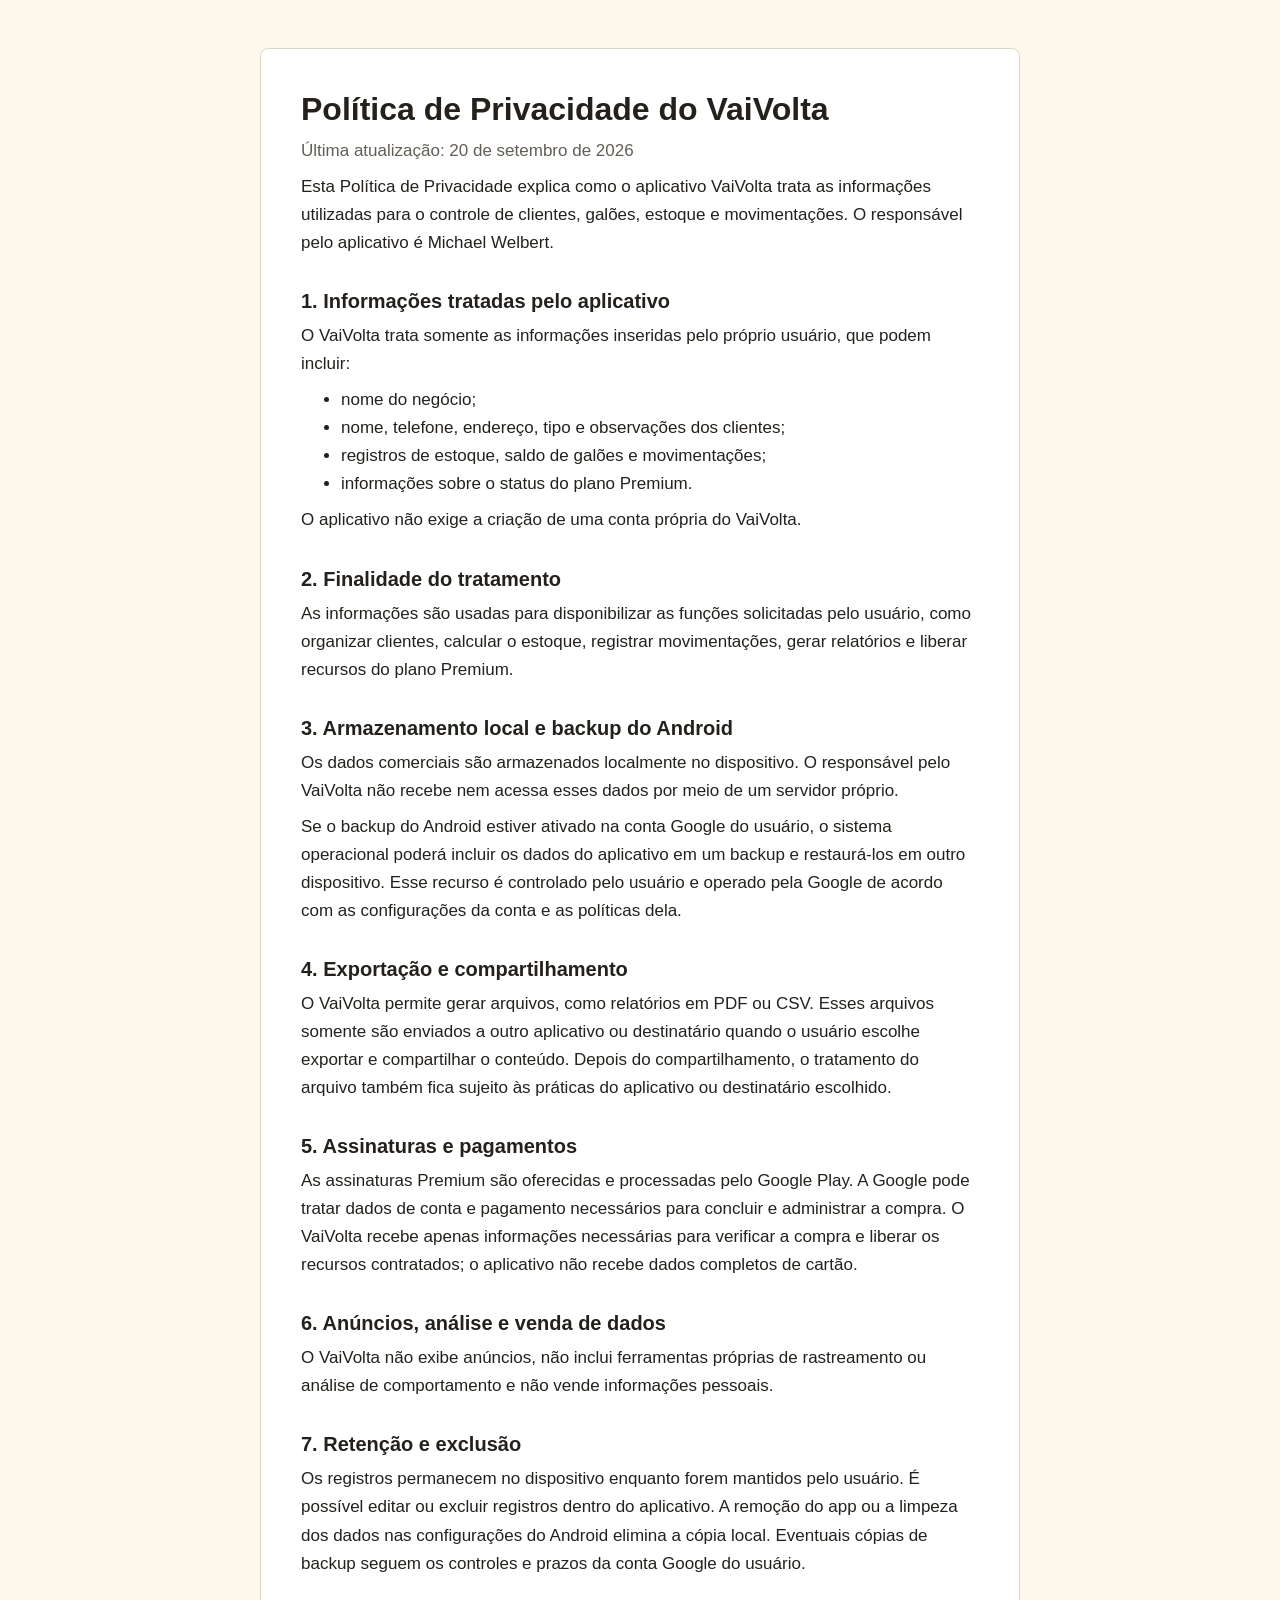
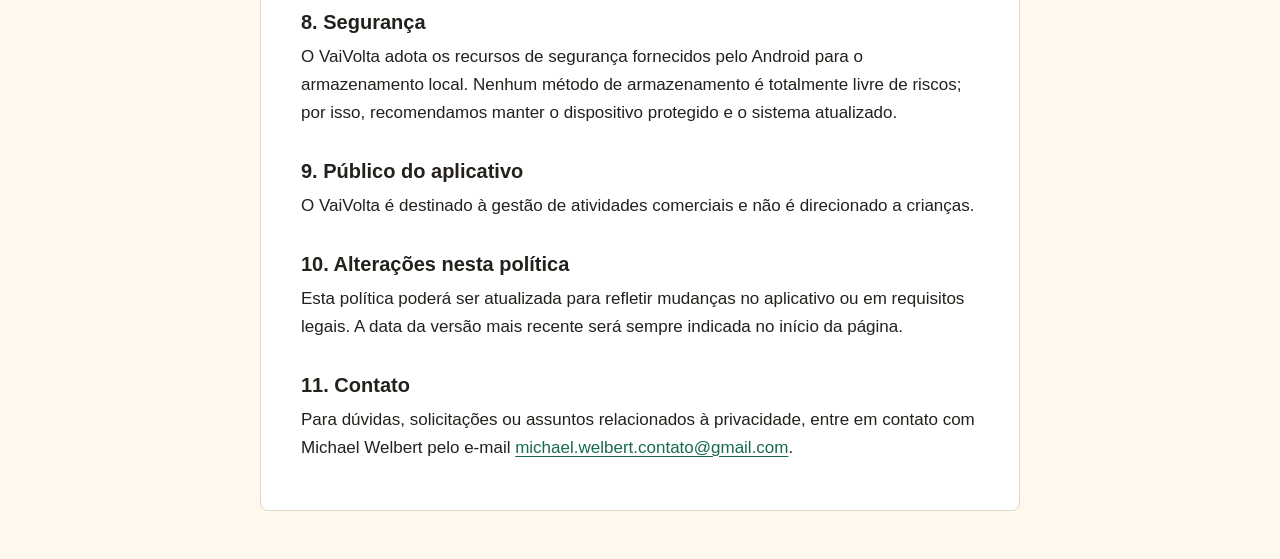
==== privacy-policy.html @ edcf34df "Publica politica de privacidade do VaiVolta" ====
<!doctype html>
<html lang="pt-BR">
<head>
  <meta charset="utf-8">
  <meta name="viewport" content="width=device-width, initial-scale=1">
  <meta name="description" content="Política de Privacidade do aplicativo VaiVolta.">
  <title>Política de Privacidade - VaiVolta</title>
  <style>
    :root {
      color-scheme: light;
      --background: #fff8ed;
      --surface: #ffffff;
      --text: #24211d;
      --muted: #625d55;
      --accent: #176b4d;
      --border: #ddd6ca;
    }

    * {
      box-sizing: border-box;
    }

    body {
      margin: 0;
      background: var(--background);
      color: var(--text);
      font-family: -apple-system, BlinkMacSystemFont, "Segoe UI", sans-serif;
      font-size: 17px;
      line-height: 1.65;
    }

    main {
      width: min(760px, calc(100% - 32px));
      margin: 48px auto;
      padding: 40px;
      background: var(--surface);
      border: 1px solid var(--border);
      border-radius: 8px;
    }

    h1,
    h2 {
      line-height: 1.25;
    }

    h1 {
      margin: 0 0 8px;
      font-size: 2rem;
    }

    h2 {
      margin: 32px 0 8px;
      font-size: 1.25rem;
    }

    p,
    ul {
      margin: 8px 0;
    }

    .updated {
      color: var(--muted);
    }

    a {
      color: var(--accent);
      text-underline-offset: 3px;
    }

    @media (max-width: 600px) {
      main {
        margin: 0 auto;
        padding: 28px 20px 40px;
        border: 0;
        border-radius: 0;
      }

      h1 {
        font-size: 1.7rem;
      }
    }
  </style>
</head>
<body>
  <main>
    <h1>Política de Privacidade do VaiVolta</h1>
    <p class="updated">Última atualização: 20 de setembro de 2026</p>

    <p>
      Esta Política de Privacidade explica como o aplicativo VaiVolta trata as
      informações utilizadas para o controle de clientes, galões, estoque e
      movimentações. O responsável pelo aplicativo é Michael Welbert.
    </p>

    <h2>1. Informações tratadas pelo aplicativo</h2>
    <p>O VaiVolta trata somente as informações inseridas pelo próprio usuário, que podem incluir:</p>
    <ul>
      <li>nome do negócio;</li>
      <li>nome, telefone, endereço, tipo e observações dos clientes;</li>
      <li>registros de estoque, saldo de galões e movimentações;</li>
      <li>informações sobre o status do plano Premium.</li>
    </ul>
    <p>O aplicativo não exige a criação de uma conta própria do VaiVolta.</p>

    <h2>2. Finalidade do tratamento</h2>
    <p>
      As informações são usadas para disponibilizar as funções solicitadas pelo
      usuário, como organizar clientes, calcular o estoque, registrar movimentações,
      gerar relatórios e liberar recursos do plano Premium.
    </p>

    <h2>3. Armazenamento local e backup do Android</h2>
    <p>
      Os dados comerciais são armazenados localmente no dispositivo. O responsável
      pelo VaiVolta não recebe nem acessa esses dados por meio de um servidor próprio.
    </p>
    <p>
      Se o backup do Android estiver ativado na conta Google do usuário, o sistema
      operacional poderá incluir os dados do aplicativo em um backup e restaurá-los
      em outro dispositivo. Esse recurso é controlado pelo usuário e operado pela
      Google de acordo com as configurações da conta e as políticas dela.
    </p>

    <h2>4. Exportação e compartilhamento</h2>
    <p>
      O VaiVolta permite gerar arquivos, como relatórios em PDF ou CSV. Esses arquivos
      somente são enviados a outro aplicativo ou destinatário quando o usuário escolhe
      exportar e compartilhar o conteúdo. Depois do compartilhamento, o tratamento do
      arquivo também fica sujeito às práticas do aplicativo ou destinatário escolhido.
    </p>

    <h2>5. Assinaturas e pagamentos</h2>
    <p>
      As assinaturas Premium são oferecidas e processadas pelo Google Play. A Google
      pode tratar dados de conta e pagamento necessários para concluir e administrar
      a compra. O VaiVolta recebe apenas informações necessárias para verificar a compra
      e liberar os recursos contratados; o aplicativo não recebe dados completos de cartão.
    </p>

    <h2>6. Anúncios, análise e venda de dados</h2>
    <p>
      O VaiVolta não exibe anúncios, não inclui ferramentas próprias de rastreamento
      ou análise de comportamento e não vende informações pessoais.
    </p>

    <h2>7. Retenção e exclusão</h2>
    <p>
      Os registros permanecem no dispositivo enquanto forem mantidos pelo usuário.
      É possível editar ou excluir registros dentro do aplicativo. A remoção do app
      ou a limpeza dos dados nas configurações do Android elimina a cópia local.
      Eventuais cópias de backup seguem os controles e prazos da conta Google do usuário.
    </p>

    <h2>8. Segurança</h2>
    <p>
      O VaiVolta adota os recursos de segurança fornecidos pelo Android para o
      armazenamento local. Nenhum método de armazenamento é totalmente livre de riscos;
      por isso, recomendamos manter o dispositivo protegido e o sistema atualizado.
    </p>

    <h2>9. Público do aplicativo</h2>
    <p>
      O VaiVolta é destinado à gestão de atividades comerciais e não é direcionado a crianças.
    </p>

    <h2>10. Alterações nesta política</h2>
    <p>
      Esta política poderá ser atualizada para refletir mudanças no aplicativo ou em
      requisitos legais. A data da versão mais recente será sempre indicada no início da página.
    </p>

    <h2>11. Contato</h2>
    <p>
      Para dúvidas, solicitações ou assuntos relacionados à privacidade, entre em contato com
      Michael Welbert pelo e-mail
      <a href="mailto:michael.welbert.contato@gmail.com">michael.welbert.contato@gmail.com</a>.
    </p>
  </main>
</body>
</html>
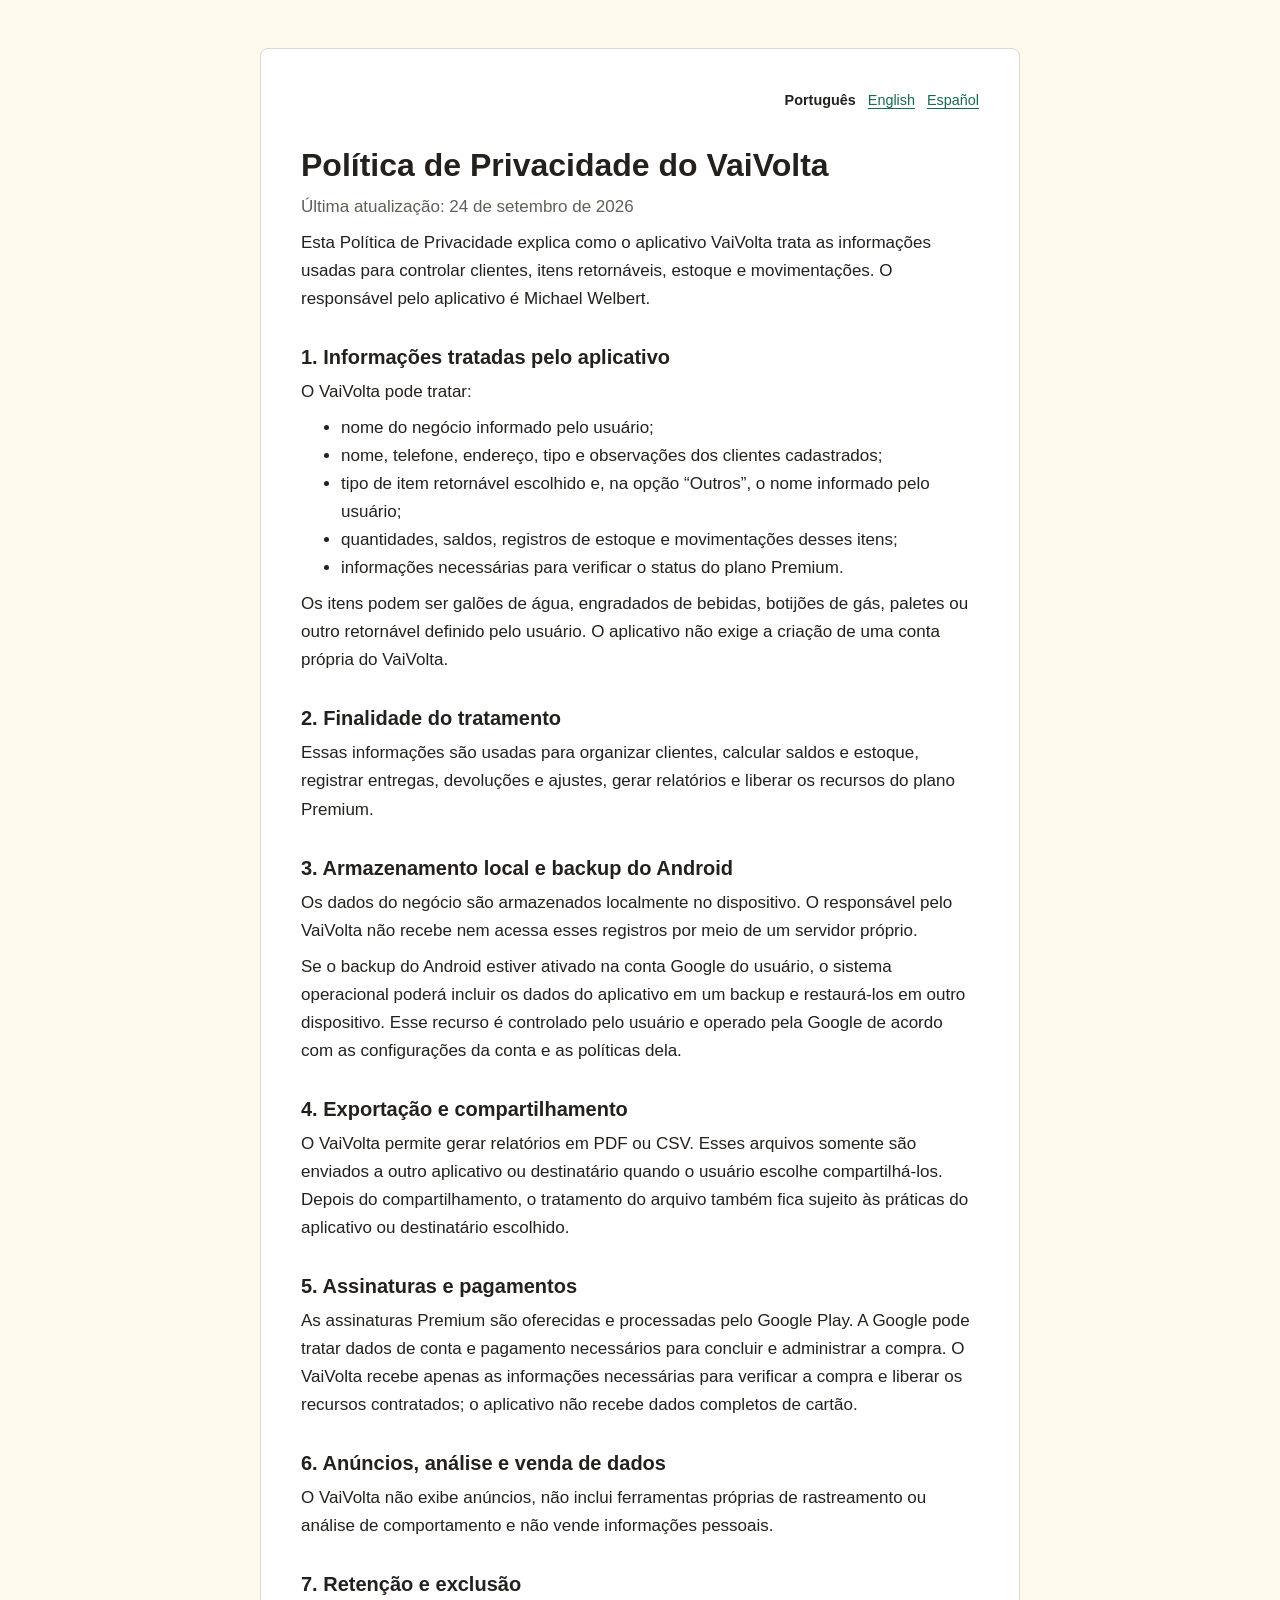
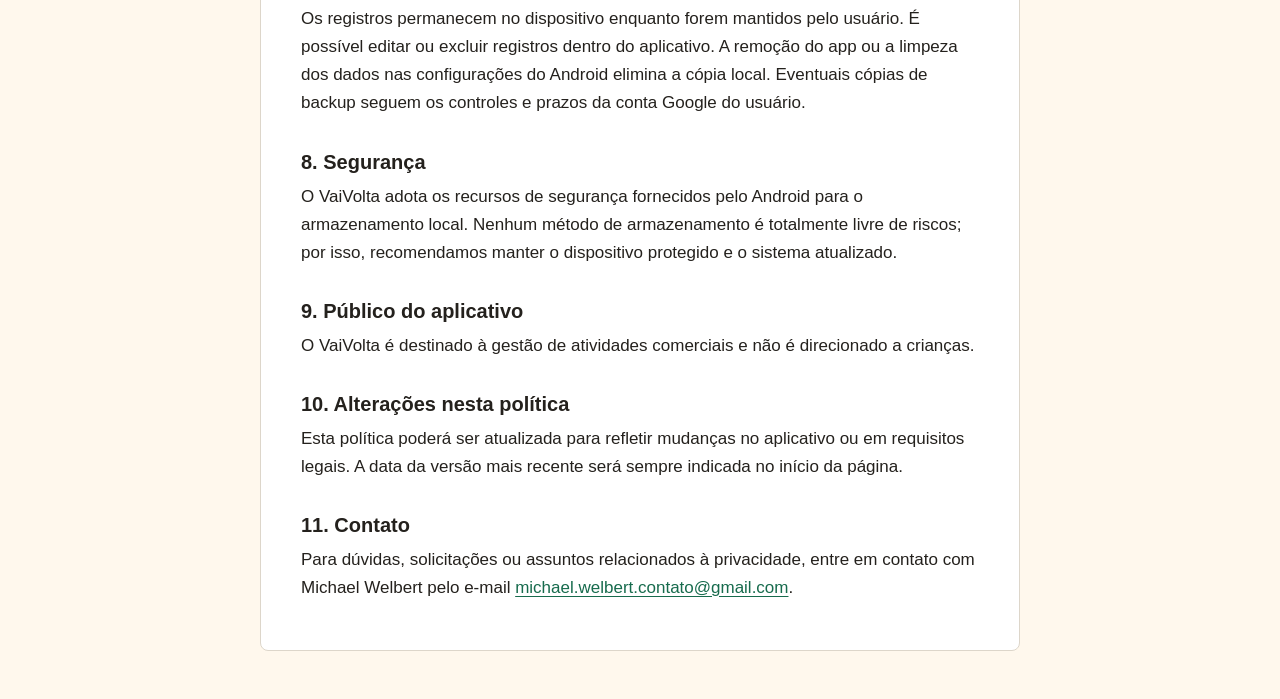
==== commit 8ed20e01: "Atualiza política para retornáveis em três idiomas" ====
--- a/privacy-policy.html
+++ b/privacy-policy.html
@@ -5,114 +5,54 @@
   <meta name="viewport" content="width=device-width, initial-scale=1">
   <meta name="description" content="Política de Privacidade do aplicativo VaiVolta.">
   <title>Política de Privacidade - VaiVolta</title>
-  <style>
-    :root {
-      color-scheme: light;
-      --background: #fff8ed;
-      --surface: #ffffff;
-      --text: #24211d;
-      --muted: #625d55;
-      --accent: #176b4d;
-      --border: #ddd6ca;
-    }
-
-    * {
-      box-sizing: border-box;
-    }
-
-    body {
-      margin: 0;
-      background: var(--background);
-      color: var(--text);
-      font-family: -apple-system, BlinkMacSystemFont, "Segoe UI", sans-serif;
-      font-size: 17px;
-      line-height: 1.65;
-    }
-
-    main {
-      width: min(760px, calc(100% - 32px));
-      margin: 48px auto;
-      padding: 40px;
-      background: var(--surface);
-      border: 1px solid var(--border);
-      border-radius: 8px;
-    }
-
-    h1,
-    h2 {
-      line-height: 1.25;
-    }
-
-    h1 {
-      margin: 0 0 8px;
-      font-size: 2rem;
-    }
-
-    h2 {
-      margin: 32px 0 8px;
-      font-size: 1.25rem;
-    }
-
-    p,
-    ul {
-      margin: 8px 0;
-    }
-
-    .updated {
-      color: var(--muted);
-    }
-
-    a {
-      color: var(--accent);
-      text-underline-offset: 3px;
-    }
-
-    @media (max-width: 600px) {
-      main {
-        margin: 0 auto;
-        padding: 28px 20px 40px;
-        border: 0;
-        border-radius: 0;
-      }
-
-      h1 {
-        font-size: 1.7rem;
-      }
-    }
-  </style>
+  <link rel="stylesheet" href="privacy-policy.css">
+  <link rel="alternate" hreflang="pt-BR" href="privacy-policy.html">
+  <link rel="alternate" hreflang="en" href="privacy-policy-en.html">
+  <link rel="alternate" hreflang="es" href="privacy-policy-es.html">
 </head>
 <body>
   <main>
+    <nav class="languages" aria-label="Idioma da política de privacidade">
+      <a href="privacy-policy.html" lang="pt-BR" aria-current="page">Português</a>
+      <a href="privacy-policy-en.html" lang="en">English</a>
+      <a href="privacy-policy-es.html" lang="es">Español</a>
+    </nav>
+
     <h1>Política de Privacidade do VaiVolta</h1>
-    <p class="updated">Última atualização: 20 de setembro de 2026</p>
+    <p class="updated">Última atualização: 24 de setembro de 2026</p>
 
     <p>
       Esta Política de Privacidade explica como o aplicativo VaiVolta trata as
-      informações utilizadas para o controle de clientes, galões, estoque e
+      informações usadas para controlar clientes, itens retornáveis, estoque e
       movimentações. O responsável pelo aplicativo é Michael Welbert.
     </p>
 
     <h2>1. Informações tratadas pelo aplicativo</h2>
-    <p>O VaiVolta trata somente as informações inseridas pelo próprio usuário, que podem incluir:</p>
+    <p>O VaiVolta pode tratar:</p>
     <ul>
-      <li>nome do negócio;</li>
-      <li>nome, telefone, endereço, tipo e observações dos clientes;</li>
-      <li>registros de estoque, saldo de galões e movimentações;</li>
-      <li>informações sobre o status do plano Premium.</li>
+      <li>nome do negócio informado pelo usuário;</li>
+      <li>nome, telefone, endereço, tipo e observações dos clientes cadastrados;</li>
+      <li>tipo de item retornável escolhido e, na opção “Outros”, o nome informado pelo usuário;</li>
+      <li>quantidades, saldos, registros de estoque e movimentações desses itens;</li>
+      <li>informações necessárias para verificar o status do plano Premium.</li>
     </ul>
-    <p>O aplicativo não exige a criação de uma conta própria do VaiVolta.</p>
+    <p>
+      Os itens podem ser galões de água, engradados de bebidas, botijões de gás,
+      paletes ou outro retornável definido pelo usuário. O aplicativo não exige a
+      criação de uma conta própria do VaiVolta.
+    </p>
 
     <h2>2. Finalidade do tratamento</h2>
     <p>
-      As informações são usadas para disponibilizar as funções solicitadas pelo
-      usuário, como organizar clientes, calcular o estoque, registrar movimentações,
-      gerar relatórios e liberar recursos do plano Premium.
+      Essas informações são usadas para organizar clientes, calcular saldos e estoque,
+      registrar entregas, devoluções e ajustes, gerar relatórios e liberar os recursos
+      do plano Premium.
     </p>
 
     <h2>3. Armazenamento local e backup do Android</h2>
     <p>
-      Os dados comerciais são armazenados localmente no dispositivo. O responsável
-      pelo VaiVolta não recebe nem acessa esses dados por meio de um servidor próprio.
+      Os dados do negócio são armazenados localmente no dispositivo. O responsável
+      pelo VaiVolta não recebe nem acessa esses registros por meio de um servidor próprio.
     </p>
     <p>
       Se o backup do Android estiver ativado na conta Google do usuário, o sistema
@@ -123,18 +63,19 @@
 
     <h2>4. Exportação e compartilhamento</h2>
     <p>
-      O VaiVolta permite gerar arquivos, como relatórios em PDF ou CSV. Esses arquivos
-      somente são enviados a outro aplicativo ou destinatário quando o usuário escolhe
-      exportar e compartilhar o conteúdo. Depois do compartilhamento, o tratamento do
-      arquivo também fica sujeito às práticas do aplicativo ou destinatário escolhido.
+      O VaiVolta permite gerar relatórios em PDF ou CSV. Esses arquivos somente são
+      enviados a outro aplicativo ou destinatário quando o usuário escolhe compartilhá-los.
+      Depois do compartilhamento, o tratamento do arquivo também fica sujeito às
+      práticas do aplicativo ou destinatário escolhido.
     </p>
 
     <h2>5. Assinaturas e pagamentos</h2>
     <p>
       As assinaturas Premium são oferecidas e processadas pelo Google Play. A Google
       pode tratar dados de conta e pagamento necessários para concluir e administrar
-      a compra. O VaiVolta recebe apenas informações necessárias para verificar a compra
-      e liberar os recursos contratados; o aplicativo não recebe dados completos de cartão.
+      a compra. O VaiVolta recebe apenas as informações necessárias para verificar a
+      compra e liberar os recursos contratados; o aplicativo não recebe dados completos
+      de cartão.
     </p>
 
     <h2>6. Anúncios, análise e venda de dados</h2>
--- a/privacy-policy.css
+++ b/privacy-policy.css
@@ -0,0 +1,62 @@
+:root {
+  color-scheme: light;
+  --background: #fff8ed;
+  --surface: #ffffff;
+  --text: #24211d;
+  --muted: #625d55;
+  --accent: #176b4d;
+  --border: #ddd6ca;
+}
+
+* { box-sizing: border-box; }
+
+body {
+  margin: 0;
+  background: var(--background);
+  color: var(--text);
+  font-family: -apple-system, BlinkMacSystemFont, "Segoe UI", sans-serif;
+  font-size: 17px;
+  line-height: 1.65;
+}
+
+main {
+  width: min(760px, calc(100% - 32px));
+  margin: 48px auto;
+  padding: 40px;
+  background: var(--surface);
+  border: 1px solid var(--border);
+  border-radius: 8px;
+}
+
+.languages {
+  display: flex;
+  flex-wrap: wrap;
+  justify-content: flex-end;
+  gap: 12px;
+  margin-bottom: 32px;
+  font-size: 0.9rem;
+}
+
+.languages a[aria-current="page"] {
+  color: var(--text);
+  font-weight: 700;
+  text-decoration: none;
+}
+
+h1, h2 { line-height: 1.25; }
+h1 { margin: 0 0 8px; font-size: 2rem; }
+h2 { margin: 32px 0 8px; font-size: 1.25rem; }
+p, ul { margin: 8px 0; }
+.updated { color: var(--muted); }
+a { color: var(--accent); text-underline-offset: 3px; }
+
+@media (max-width: 600px) {
+  main {
+    margin: 0 auto;
+    padding: 28px 20px 40px;
+    border: 0;
+    border-radius: 0;
+  }
+
+  h1 { font-size: 1.7rem; }
+}
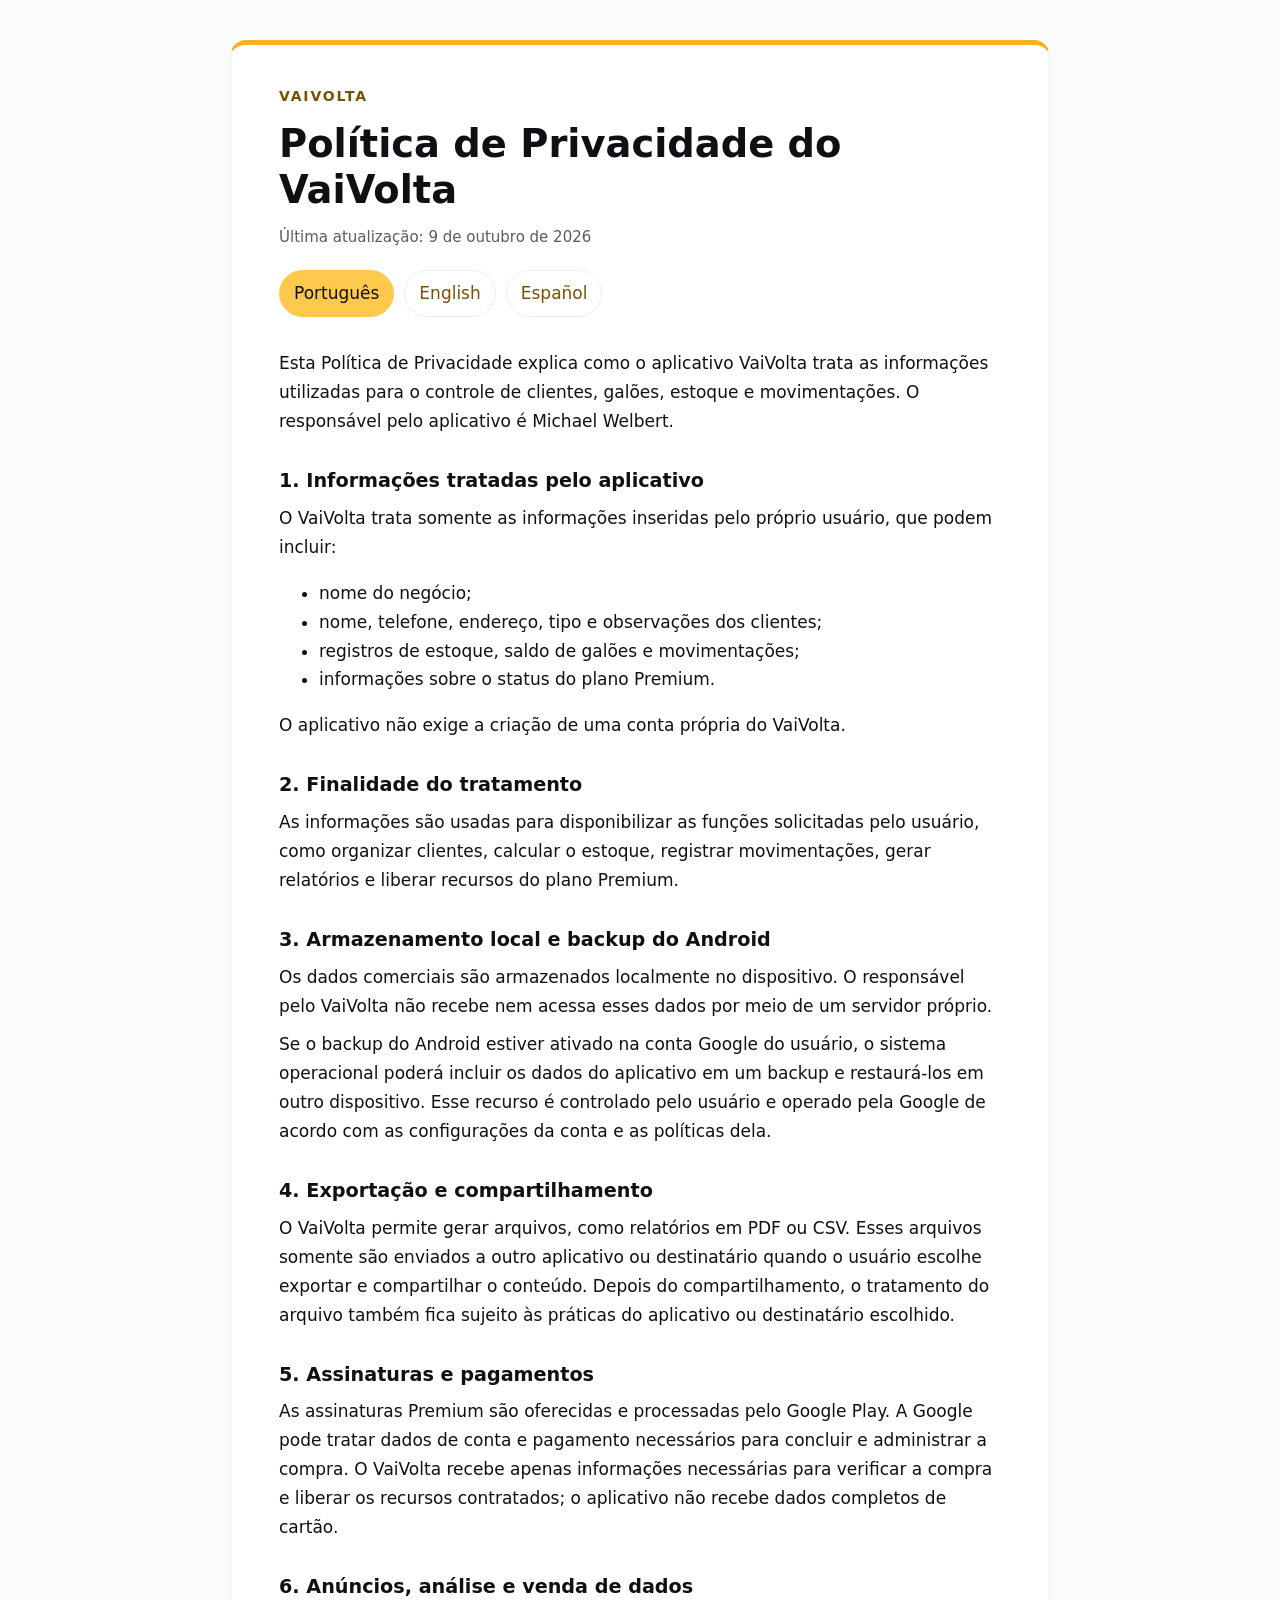
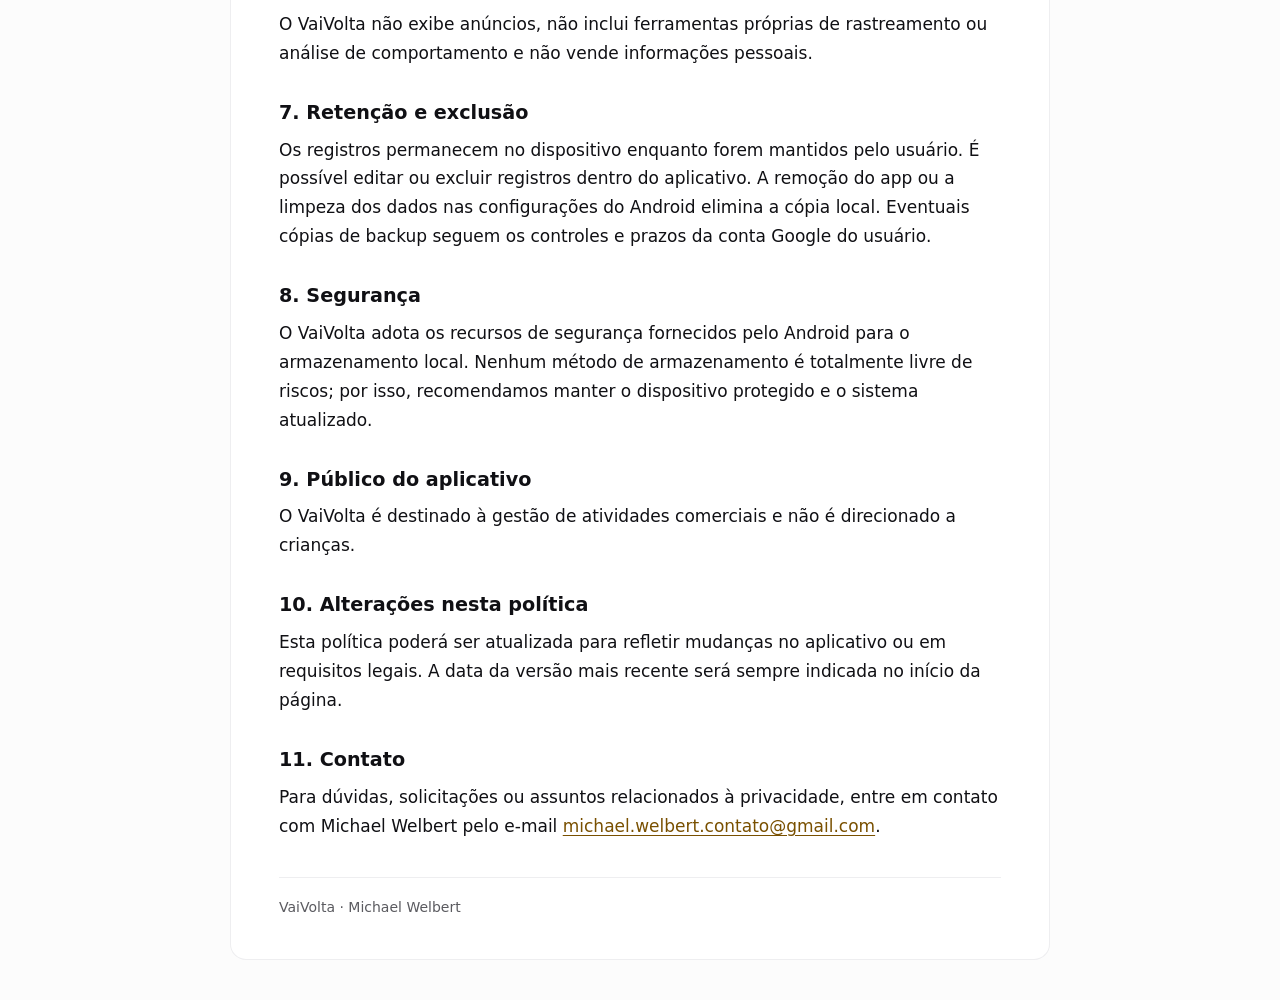
==== commit 8fec828c: "Add English and Spanish privacy policies with VaiVolta app colors" ====
--- a/privacy-policy.html
+++ b/privacy-policy.html
@@ -1,121 +1,74 @@
 <!doctype html>
-<html lang="pt-BR">
-<head>
-  <meta charset="utf-8">
-  <meta name="viewport" content="width=device-width, initial-scale=1">
-  <meta name="description" content="Política de Privacidade do aplicativo VaiVolta.">
-  <title>Política de Privacidade - VaiVolta</title>
-  <link rel="stylesheet" href="privacy-policy.css">
-  <link rel="alternate" hreflang="pt-BR" href="privacy-policy.html">
-  <link rel="alternate" hreflang="en" href="privacy-policy-en.html">
-  <link rel="alternate" hreflang="es" href="privacy-policy-es.html">
-</head>
-<body>
-  <main>
-    <nav class="languages" aria-label="Idioma da política de privacidade">
-      <a href="privacy-policy.html" lang="pt-BR" aria-current="page">Português</a>
-      <a href="privacy-policy-en.html" lang="en">English</a>
-      <a href="privacy-policy-es.html" lang="es">Español</a>
-    </nav>
-
-    <h1>Política de Privacidade do VaiVolta</h1>
-    <p class="updated">Última atualização: 24 de setembro de 2026</p>
-
-    <p>
-      Esta Política de Privacidade explica como o aplicativo VaiVolta trata as
-      informações usadas para controlar clientes, itens retornáveis, estoque e
+<html lang="pt-BR"><head><meta charset="utf-8"><meta name="viewport" content="width=device-width, initial-scale=1"><meta name="description" content="Política de Privacidade do VaiVolta"><title>Política de Privacidade do VaiVolta</title><style>
+:root{color-scheme:light;--bg:#fcfcfc;--paper:#fff;--ink:#101014;--muted:#5b5b60;--accent:#795000;--primary:#ffc94d;--border:#eeeef0}
+*{box-sizing:border-box}body{margin:0;background:var(--bg);color:var(--ink);font:17px/1.7 system-ui,-apple-system,BlinkMacSystemFont,"Segoe UI",sans-serif}
+main{max-width:820px;margin:40px auto;padding:40px 48px;background:var(--paper);border:1px solid var(--border);border-radius:16px;border-top:5px solid #ffb01f}
+.brand{font-size:14px;letter-spacing:.13em;font-weight:750;color:var(--accent)}nav{display:flex;flex-wrap:wrap;gap:10px;margin:20px 0 32px}nav a{padding:8px 14px;border:1px solid var(--border);border-radius:24px;text-decoration:none}nav a[aria-current=page]{background:var(--primary);color:var(--ink);border-color:var(--primary)}
+h1{font-size:clamp(1.7rem,5vw,2.4rem);line-height:1.2;margin:12px 0}h2{font-size:1.2rem;line-height:1.35;margin:32px 0 10px}p{margin:10px 0}.updated{color:var(--muted);font-size:15px}a{color:var(--accent);text-underline-offset:3px;overflow-wrap:anywhere}a:focus-visible{outline:3px solid #f0a000;outline-offset:4px}code{font-size:.9em;overflow-wrap:anywhere}footer{margin-top:36px;border-top:1px solid var(--border);padding-top:18px;color:var(--muted);font-size:14px}
+@media(max-width:600px){main{margin:0;padding:28px 22px;border:0;border-radius:0}}@media print{body{background:#fff}main{border:0;margin:0;padding:0;max-width:none}nav{display:none}a{color:inherit}}
+</style></head><body><main><header><div class="brand">VAIVOLTA</div><h1>Política de Privacidade do VaiVolta</h1><p class="updated">Última atualização: 9 de outubro de 2026</p><nav aria-label="Idioma da política"><a href="index.html" lang="pt-BR" hreflang="pt-BR" aria-current="page">Português</a><a href="en.html" lang="en" hreflang="en">English</a><a href="es.html" lang="es" hreflang="es">Español</a></nav></header><p>Esta Política de Privacidade explica como o aplicativo VaiVolta trata as
+      informações utilizadas para o controle de clientes, galões, estoque e
       movimentações. O responsável pelo aplicativo é Michael Welbert.
-    </p>
-
-    <h2>1. Informações tratadas pelo aplicativo</h2>
-    <p>O VaiVolta pode tratar:</p>
+    </p><section><h2>1. Informações tratadas pelo aplicativo</h2><p>O VaiVolta trata somente as informações inseridas pelo próprio usuário, que podem incluir:</p>
     <ul>
-      <li>nome do negócio informado pelo usuário;</li>
-      <li>nome, telefone, endereço, tipo e observações dos clientes cadastrados;</li>
-      <li>tipo de item retornável escolhido e, na opção “Outros”, o nome informado pelo usuário;</li>
-      <li>quantidades, saldos, registros de estoque e movimentações desses itens;</li>
-      <li>informações necessárias para verificar o status do plano Premium.</li>
+      <li>nome do negócio;</li>
+      <li>nome, telefone, endereço, tipo e observações dos clientes;</li>
+      <li>registros de estoque, saldo de galões e movimentações;</li>
+      <li>informações sobre o status do plano Premium.</li>
     </ul>
-    <p>
-      Os itens podem ser galões de água, engradados de bebidas, botijões de gás,
-      paletes ou outro retornável definido pelo usuário. O aplicativo não exige a
-      criação de uma conta própria do VaiVolta.
-    </p>
-
-    <h2>2. Finalidade do tratamento</h2>
-    <p>
-      Essas informações são usadas para organizar clientes, calcular saldos e estoque,
-      registrar entregas, devoluções e ajustes, gerar relatórios e liberar os recursos
-      do plano Premium.
-    </p>
-
-    <h2>3. Armazenamento local e backup do Android</h2>
-    <p>
-      Os dados do negócio são armazenados localmente no dispositivo. O responsável
-      pelo VaiVolta não recebe nem acessa esses registros por meio de um servidor próprio.
+    <p>O aplicativo não exige a criação de uma conta própria do VaiVolta.</p></section>
+<section><h2>2. Finalidade do tratamento</h2><p>
+      As informações são usadas para disponibilizar as funções solicitadas pelo
+      usuário, como organizar clientes, calcular o estoque, registrar movimentações,
+      gerar relatórios e liberar recursos do plano Premium.
+    </p></section>
+<section><h2>3. Armazenamento local e backup do Android</h2><p>
+      Os dados comerciais são armazenados localmente no dispositivo. O responsável
+      pelo VaiVolta não recebe nem acessa esses dados por meio de um servidor próprio.
     </p>
     <p>
       Se o backup do Android estiver ativado na conta Google do usuário, o sistema
       operacional poderá incluir os dados do aplicativo em um backup e restaurá-los
       em outro dispositivo. Esse recurso é controlado pelo usuário e operado pela
       Google de acordo com as configurações da conta e as políticas dela.
-    </p>
-
-    <h2>4. Exportação e compartilhamento</h2>
-    <p>
-      O VaiVolta permite gerar relatórios em PDF ou CSV. Esses arquivos somente são
-      enviados a outro aplicativo ou destinatário quando o usuário escolhe compartilhá-los.
-      Depois do compartilhamento, o tratamento do arquivo também fica sujeito às
-      práticas do aplicativo ou destinatário escolhido.
-    </p>
-
-    <h2>5. Assinaturas e pagamentos</h2>
-    <p>
+    </p></section>
+<section><h2>4. Exportação e compartilhamento</h2><p>
+      O VaiVolta permite gerar arquivos, como relatórios em PDF ou CSV. Esses arquivos
+      somente são enviados a outro aplicativo ou destinatário quando o usuário escolhe
+      exportar e compartilhar o conteúdo. Depois do compartilhamento, o tratamento do
+      arquivo também fica sujeito às práticas do aplicativo ou destinatário escolhido.
+    </p></section>
+<section><h2>5. Assinaturas e pagamentos</h2><p>
       As assinaturas Premium são oferecidas e processadas pelo Google Play. A Google
       pode tratar dados de conta e pagamento necessários para concluir e administrar
-      a compra. O VaiVolta recebe apenas as informações necessárias para verificar a
-      compra e liberar os recursos contratados; o aplicativo não recebe dados completos
-      de cartão.
-    </p>
-
-    <h2>6. Anúncios, análise e venda de dados</h2>
-    <p>
+      a compra. O VaiVolta recebe apenas informações necessárias para verificar a compra
+      e liberar os recursos contratados; o aplicativo não recebe dados completos de cartão.
+    </p></section>
+<section><h2>6. Anúncios, análise e venda de dados</h2><p>
       O VaiVolta não exibe anúncios, não inclui ferramentas próprias de rastreamento
       ou análise de comportamento e não vende informações pessoais.
-    </p>
-
-    <h2>7. Retenção e exclusão</h2>
-    <p>
+    </p></section>
+<section><h2>7. Retenção e exclusão</h2><p>
       Os registros permanecem no dispositivo enquanto forem mantidos pelo usuário.
       É possível editar ou excluir registros dentro do aplicativo. A remoção do app
       ou a limpeza dos dados nas configurações do Android elimina a cópia local.
       Eventuais cópias de backup seguem os controles e prazos da conta Google do usuário.
-    </p>
-
-    <h2>8. Segurança</h2>
-    <p>
+    </p></section>
+<section><h2>8. Segurança</h2><p>
       O VaiVolta adota os recursos de segurança fornecidos pelo Android para o
       armazenamento local. Nenhum método de armazenamento é totalmente livre de riscos;
       por isso, recomendamos manter o dispositivo protegido e o sistema atualizado.
-    </p>
-
-    <h2>9. Público do aplicativo</h2>
-    <p>
+    </p></section>
+<section><h2>9. Público do aplicativo</h2><p>
       O VaiVolta é destinado à gestão de atividades comerciais e não é direcionado a crianças.
-    </p>
-
-    <h2>10. Alterações nesta política</h2>
-    <p>
+    </p></section>
+<section><h2>10. Alterações nesta política</h2><p>
       Esta política poderá ser atualizada para refletir mudanças no aplicativo ou em
       requisitos legais. A data da versão mais recente será sempre indicada no início da página.
-    </p>
-
-    <h2>11. Contato</h2>
-    <p>
+    </p></section>
+<section><h2>11. Contato</h2><p>
       Para dúvidas, solicitações ou assuntos relacionados à privacidade, entre em contato com
       Michael Welbert pelo e-mail
       <a href="mailto:michael.welbert.contato@gmail.com">michael.welbert.contato@gmail.com</a>.
-    </p>
-  </main>
-</body>
-</html>
+    </p></section>
+<footer>VaiVolta · Michael Welbert</footer></main></body></html>
